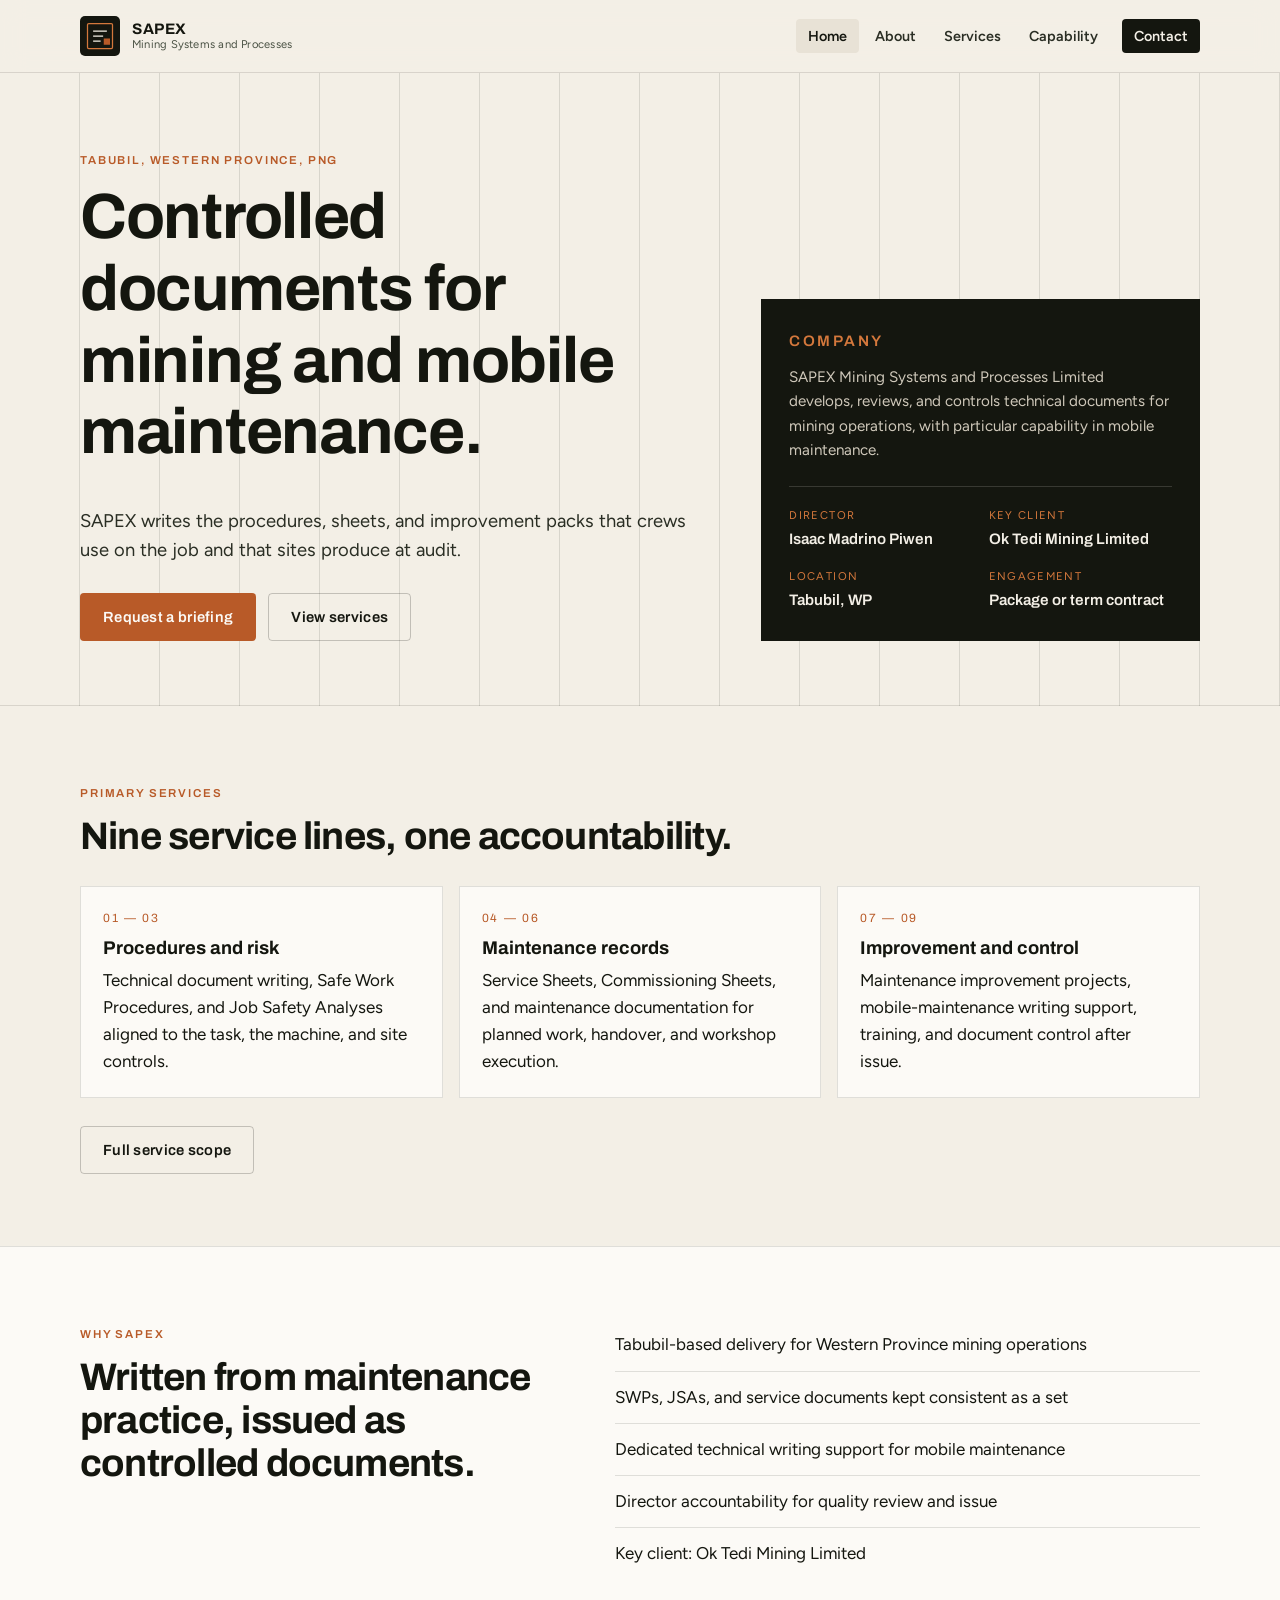
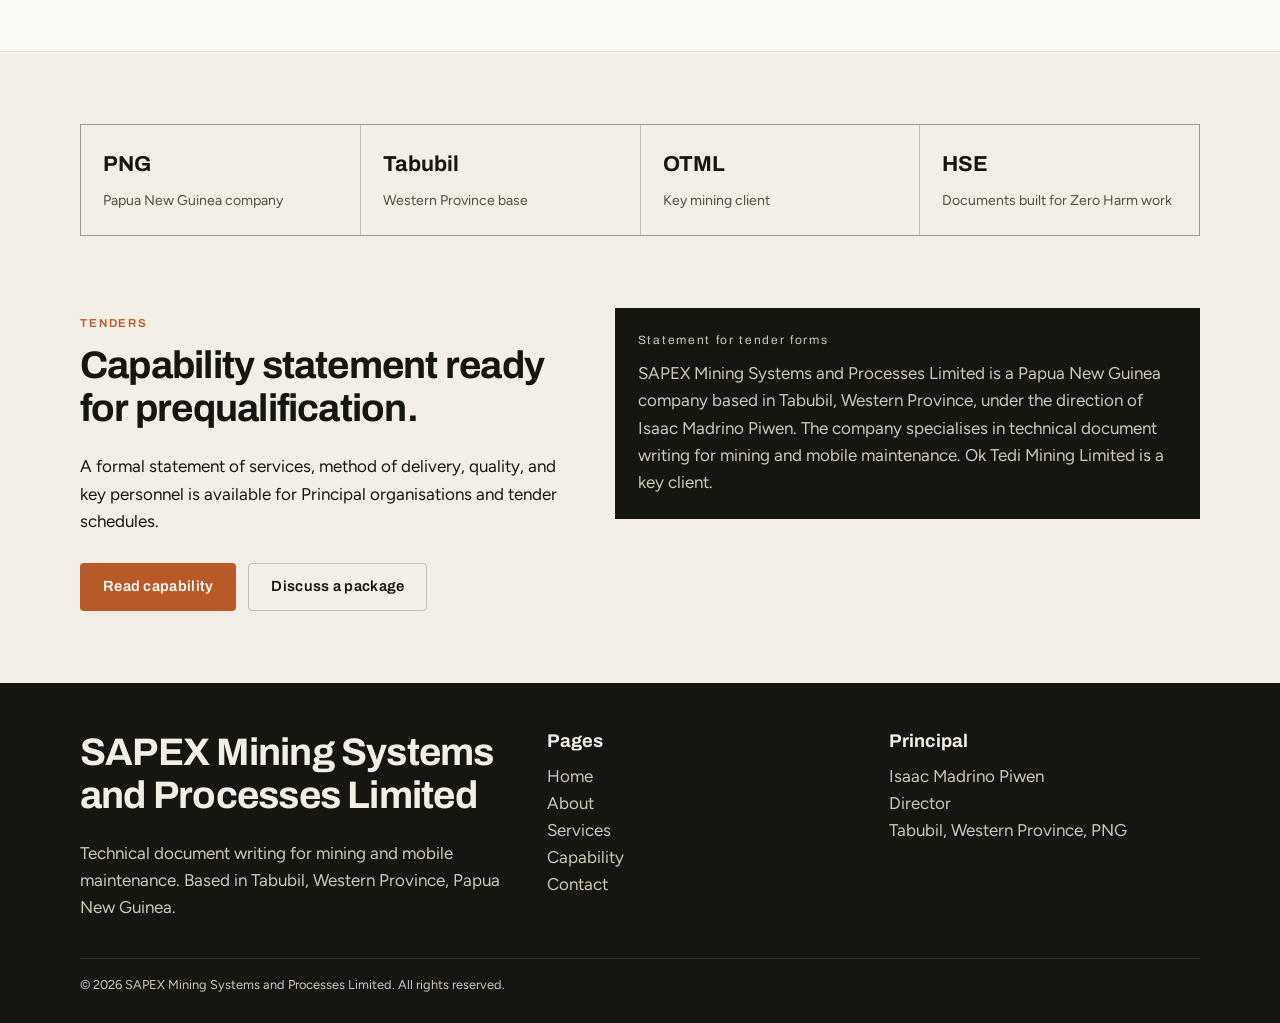
==== index.html @ cb3ca855 "Initial SAPEX website version" ====
<!DOCTYPE html>
<html lang="en-PG">
<head>
  <meta charset="utf-8">
  <meta name="viewport" content="width=device-width, initial-scale=1">
  <title>SAPEX Mining Systems and Processes Limited</title>
  <meta name="description" content="Papua New Guinea technical document writing for mining and mobile maintenance: SWPs, JSAs, service sheets, commissioning sheets, and document control. Based in Tabubil.">
  <link rel="icon" href="assets/img/logo.svg" type="image/svg+xml">
  <link rel="preconnect" href="https://fonts.googleapis.com">
  <link rel="preconnect" href="https://fonts.gstatic.com" crossorigin>
  <link href="https://fonts.googleapis.com/css2?family=Archivo:wght@600;700&family=Figtree:wght@400;600&display=swap" rel="stylesheet">
  <link rel="stylesheet" href="assets/css/styles.css">
</head>
<body>
  <header class="site-header" id="site-header"></header>

  <main>
    <section class="hero">
      <div class="wrap hero-grid">
        <div>
          <p class="eyebrow">Tabubil, Western Province, PNG</p>
          <h1>Controlled documents for mining and mobile maintenance.</h1>
          <p class="lede">SAPEX writes the procedures, sheets, and improvement packs that crews use on the job and that sites produce at audit.</p>
          <div class="btn-row">
            <a class="btn btn-primary" href="contact.html">Request a briefing</a>
            <a class="btn btn-ghost" href="services.html">View services</a>
          </div>
        </div>
        <aside class="hero-panel">
          <div>
            <p class="eyebrow" style="color:#d4783c">Company</p>
            <p>SAPEX Mining Systems and Processes Limited develops, reviews, and controls technical documents for mining operations, with particular capability in mobile maintenance.</p>
          </div>
          <div class="hero-meta">
            <div><span>Director</span><strong>Isaac Madrino Piwen</strong></div>
            <div><span>Key client</span><strong>Ok Tedi Mining Limited</strong></div>
            <div><span>Location</span><strong>Tabubil, WP</strong></div>
            <div><span>Engagement</span><strong>Package or term contract</strong></div>
          </div>
        </aside>
      </div>
    </section>

    <section class="section">
      <div class="wrap">
        <p class="eyebrow">Primary services</p>
        <h2>Nine service lines, one accountability.</h2>
        <div class="cards" style="margin-top:28px">
          <article class="card">
            <p class="num">01 — 03</p>
            <h3>Procedures and risk</h3>
            <p>Technical document writing, Safe Work Procedures, and Job Safety Analyses aligned to the task, the machine, and site controls.</p>
          </article>
          <article class="card">
            <p class="num">04 — 06</p>
            <h3>Maintenance records</h3>
            <p>Service Sheets, Commissioning Sheets, and maintenance documentation for planned work, handover, and workshop execution.</p>
          </article>
          <article class="card">
            <p class="num">07 — 09</p>
            <h3>Improvement and control</h3>
            <p>Maintenance improvement projects, mobile-maintenance writing support, training, and document control after issue.</p>
          </article>
        </div>
        <div class="btn-row">
          <a class="btn btn-ghost" href="services.html">Full service scope</a>
        </div>
      </div>
    </section>

    <section class="section section-muted">
      <div class="wrap split">
        <div>
          <p class="eyebrow">Why SAPEX</p>
          <h2>Written from maintenance practice, issued as controlled documents.</h2>
        </div>
        <div>
          <ul class="list-plain">
            <li><span>Tabubil-based delivery for Western Province mining operations</span></li>
            <li><span>SWPs, JSAs, and service documents kept consistent as a set</span></li>
            <li><span>Dedicated technical writing support for mobile maintenance</span></li>
            <li><span>Director accountability for quality review and issue</span></li>
            <li><span>Key client: Ok Tedi Mining Limited</span></li>
          </ul>
        </div>
      </div>
    </section>

    <section class="section">
      <div class="wrap">
        <div class="stat-row">
          <div class="stat"><b>PNG</b><span>Papua New Guinea company</span></div>
          <div class="stat"><b>Tabubil</b><span>Western Province base</span></div>
          <div class="stat"><b>OTML</b><span>Key mining client</span></div>
          <div class="stat"><b>HSE</b><span>Documents built for Zero Harm work</span></div>
        </div>
      </div>
    </section>

    <section class="section" style="padding-top:0">
      <div class="wrap split">
        <div>
          <p class="eyebrow">Tenders</p>
          <h2>Capability statement ready for prequalification.</h2>
          <p>A formal statement of services, method of delivery, quality, and key personnel is available for Principal organisations and tender schedules.</p>
          <div class="btn-row">
            <a class="btn btn-primary" href="capability.html">Read capability</a>
            <a class="btn btn-ghost" href="contact.html">Discuss a package</a>
          </div>
        </div>
        <article class="card card-dark">
          <p class="num">Statement for tender forms</p>
          <p>SAPEX Mining Systems and Processes Limited is a Papua New Guinea company based in Tabubil, Western Province, under the direction of Isaac Madrino Piwen. The company specialises in technical document writing for mining and mobile maintenance. Ok Tedi Mining Limited is a key client.</p>
        </article>
      </div>
    </section>
  </main>

  <footer class="site-footer" id="site-footer"></footer>
  <script src="assets/js/main.js"></script>
</body>
</html>
---- assets/css/styles.css ----
:root {
  --ink: #14160f;
  --ink-soft: #2a2e24;
  --paper: #f3efe6;
  --paper-2: #e8e2d6;
  --white: #fcfaf6;
  --copper: #b85a28;
  --copper-2: #d4783c;
  --slate: #4a5244;
  --line: rgba(20, 22, 15, 0.12);
  --line-strong: rgba(20, 22, 15, 0.22);
  --max: 1120px;
  --nav-h: 72px;
  --shadow: none;
  --ease: cubic-bezier(0.22, 1, 0.36, 1);
  --font: "Figtree", "Segoe UI", sans-serif;
  --display: "Archivo", "Segoe UI", sans-serif;
}

*,
*::before,
*::after {
  box-sizing: border-box;
}

html {
  scroll-behavior: smooth;
}

body {
  margin: 0;
  font-family: var(--font);
  color: var(--ink);
  background: var(--paper);
  font-size: 17px;
  line-height: 1.6;
  min-height: 100vh;
}

img,
svg {
  max-width: 100%;
  display: block;
}

a {
  color: inherit;
  text-decoration: none;
}

h1,
h2,
h3,
h4 {
  font-family: var(--display);
  font-weight: 700;
  line-height: 1.12;
  letter-spacing: -0.02em;
  margin: 0 0 0.6em;
}

h1 {
  font-size: clamp(2.4rem, 5vw, 4.2rem);
}

h2 {
  font-size: clamp(1.7rem, 3vw, 2.4rem);
}

h3 {
  font-size: 1.15rem;
  letter-spacing: 0;
}

p {
  margin: 0 0 1em;
}

p:last-child {
  margin-bottom: 0;
}

.wrap {
  width: min(var(--max), calc(100% - 40px));
  margin-inline: auto;
}

.eyebrow {
  display: inline-block;
  font-family: var(--display);
  font-size: 0.72rem;
  font-weight: 600;
  letter-spacing: 0.16em;
  text-transform: uppercase;
  color: var(--copper);
  margin-bottom: 12px;
}

.lede {
  font-size: 1.15rem;
  color: var(--ink-soft);
  max-width: 42rem;
}

/* Header */
.site-header {
  position: sticky;
  top: 0;
  z-index: 40;
  background: rgba(243, 239, 230, 0.92);
  backdrop-filter: blur(12px);
  border-bottom: 1px solid var(--line);
}

.nav {
  height: var(--nav-h);
  display: flex;
  align-items: center;
  justify-content: space-between;
  gap: 24px;
}

.brand {
  display: flex;
  align-items: center;
  gap: 12px;
  min-width: 0;
}

.brand img {
  width: 40px;
  height: 40px;
}

.brand-text {
  display: flex;
  flex-direction: column;
  line-height: 1.1;
}

.brand-text strong {
  font-family: var(--display);
  font-size: 0.95rem;
  letter-spacing: 0.04em;
}

.brand-text span {
  font-size: 0.7rem;
  color: var(--slate);
  letter-spacing: 0.02em;
}

.nav-links {
  display: flex;
  align-items: center;
  gap: 4px;
  list-style: none;
  margin: 0;
  padding: 0;
}

.nav-links a {
  padding: 8px 12px;
  font-size: 0.9rem;
  font-weight: 600;
  color: var(--ink-soft);
  border-radius: 4px;
}

.nav-links a:hover,
.nav-links a[aria-current="page"] {
  color: var(--ink);
  background: var(--paper-2);
}

.nav-cta {
  background: var(--ink) !important;
  color: var(--paper) !important;
  margin-left: 8px;
}

.nav-cta:hover {
  background: var(--copper) !important;
}

.menu-toggle {
  display: none;
  border: 1px solid var(--line-strong);
  background: transparent;
  width: 44px;
  height: 44px;
  border-radius: 4px;
  cursor: pointer;
}

.menu-toggle span {
  display: block;
  width: 18px;
  height: 2px;
  background: var(--ink);
  margin: 4px auto;
}

/* Buttons */
.btn {
  display: inline-flex;
  align-items: center;
  justify-content: center;
  gap: 8px;
  min-height: 48px;
  padding: 0 22px;
  font-family: var(--display);
  font-weight: 600;
  font-size: 0.92rem;
  letter-spacing: 0.02em;
  border-radius: 4px;
  border: 1px solid transparent;
  cursor: pointer;
  transition: background 0.2s var(--ease), color 0.2s var(--ease);
}

.btn-primary {
  background: var(--copper);
  color: var(--white);
}

.btn-primary:hover {
  background: var(--ink);
}

.btn-ghost {
  background: transparent;
  color: var(--ink);
  border-color: var(--line-strong);
}

.btn-ghost:hover {
  background: var(--ink);
  color: var(--paper);
}

.btn-row {
  display: flex;
  flex-wrap: wrap;
  gap: 12px;
  margin-top: 28px;
}

/* Hero */
.hero {
  padding: 72px 0 64px;
  border-bottom: 1px solid var(--line);
  background:
    linear-gradient(90deg, transparent 79px, var(--line) 79px, var(--line) 80px, transparent 80px),
    linear-gradient(var(--paper), var(--paper));
  background-size: 80px 80px, auto;
}

.hero-grid {
  display: grid;
  grid-template-columns: 1.3fr 0.9fr;
  gap: 48px;
  align-items: end;
}

.hero-panel {
  background: var(--ink);
  color: var(--paper);
  padding: 28px;
  min-height: 280px;
  display: flex;
  flex-direction: column;
  justify-content: space-between;
}

.hero-panel p {
  color: #cfc8ba;
  font-size: 0.95rem;
}

.hero-meta {
  display: grid;
  grid-template-columns: 1fr 1fr;
  gap: 16px;
  margin-top: 24px;
  padding-top: 20px;
  border-top: 1px solid rgba(243, 239, 230, 0.16);
}

.hero-meta span {
  display: block;
  font-size: 0.7rem;
  letter-spacing: 0.12em;
  text-transform: uppercase;
  color: var(--copper-2);
}

.hero-meta strong {
  font-family: var(--display);
  font-size: 0.95rem;
  font-weight: 600;
}

/* Sections */
.section {
  padding: 72px 0;
}

.section-muted {
  background: var(--white);
  border-block: 1px solid var(--line);
}

.split {
  display: grid;
  grid-template-columns: 0.9fr 1.1fr;
  gap: 56px;
  align-items: start;
}

.cards {
  display: grid;
  grid-template-columns: repeat(3, 1fr);
  gap: 16px;
}

.card {
  background: var(--white);
  border: 1px solid var(--line);
  padding: 22px;
  min-height: 180px;
}

.card-dark {
  background: var(--ink);
  color: var(--paper);
  border-color: var(--ink);
}

.card-dark p {
  color: #cfc8ba;
}

.card h3 {
  margin-bottom: 8px;
}

.num {
  font-family: var(--display);
  font-size: 0.75rem;
  letter-spacing: 0.14em;
  color: var(--copper);
  margin-bottom: 10px;
}

.list-plain {
  list-style: none;
  margin: 0;
  padding: 0;
}

.list-plain li {
  padding: 12px 0;
  border-bottom: 1px solid var(--line);
  display: flex;
  justify-content: space-between;
  gap: 16px;
}

.list-plain li:last-child {
  border-bottom: 0;
}

.stat-row {
  display: grid;
  grid-template-columns: repeat(4, 1fr);
  gap: 1px;
  background: var(--line-strong);
  border: 1px solid var(--line-strong);
}

.stat {
  background: var(--paper);
  padding: 22px;
}

.stat b {
  display: block;
  font-family: var(--display);
  font-size: 1.35rem;
  margin-bottom: 4px;
}

.stat span {
  color: var(--slate);
  font-size: 0.88rem;
}

.page-hero {
  padding: 56px 0 40px;
  border-bottom: 1px solid var(--line);
}

.service-block {
  display: grid;
  grid-template-columns: 180px 1fr;
  gap: 24px;
  padding: 28px 0;
  border-bottom: 1px solid var(--line);
}

.service-block:last-child {
  border-bottom: 0;
}

table {
  width: 100%;
  border-collapse: collapse;
  font-size: 0.95rem;
}

th,
td {
  text-align: left;
  padding: 14px 12px;
  border-bottom: 1px solid var(--line);
  vertical-align: top;
}

th {
  font-family: var(--display);
  font-size: 0.75rem;
  letter-spacing: 0.08em;
  text-transform: uppercase;
  color: var(--slate);
  font-weight: 600;
}

.form {
  display: grid;
  gap: 14px;
}

label {
  display: grid;
  gap: 6px;
  font-size: 0.88rem;
  font-weight: 600;
}

input,
select,
textarea {
  font: inherit;
  padding: 12px 14px;
  border: 1px solid var(--line-strong);
  background: var(--white);
  color: var(--ink);
  border-radius: 4px;
}

textarea {
  min-height: 140px;
  resize: vertical;
}

.form-status {
  min-height: 1.4em;
  font-size: 0.92rem;
}

.form-status.ok {
  color: #2d5a32;
}

.form-status.err {
  color: #8a2a1a;
}

.site-footer {
  background: var(--ink);
  color: #cfc8ba;
  padding: 48px 0 28px;
}

.footer-grid {
  display: grid;
  grid-template-columns: 1.4fr 1fr 1fr;
  gap: 32px;
  margin-bottom: 36px;
}

.site-footer h2,
.site-footer h3 {
  color: var(--paper);
}

.site-footer a:hover {
  color: var(--copper-2);
}

.legal {
  border-top: 1px solid rgba(243, 239, 230, 0.12);
  padding-top: 16px;
  font-size: 0.8rem;
}

@media (max-width: 900px) {
  .hero-grid,
  .split,
  .cards,
  .stat-row,
  .footer-grid,
  .service-block {
    grid-template-columns: 1fr;
  }

  .menu-toggle {
    display: inline-block;
  }

  .nav-links {
    display: none;
    position: absolute;
    left: 0;
    right: 0;
    top: var(--nav-h);
    background: var(--paper);
    border-bottom: 1px solid var(--line);
    flex-direction: column;
    align-items: stretch;
    padding: 12px 20px 20px;
  }

  .nav-links.open {
    display: flex;
  }

  .nav-cta {
    margin-left: 0;
    text-align: center;
  }
}

@media (max-width: 640px) {
  .wrap {
    width: min(var(--max), calc(100% - 28px));
  }

  .hero {
    padding-top: 40px;
  }

  .hero-meta {
    grid-template-columns: 1fr;
  }
}
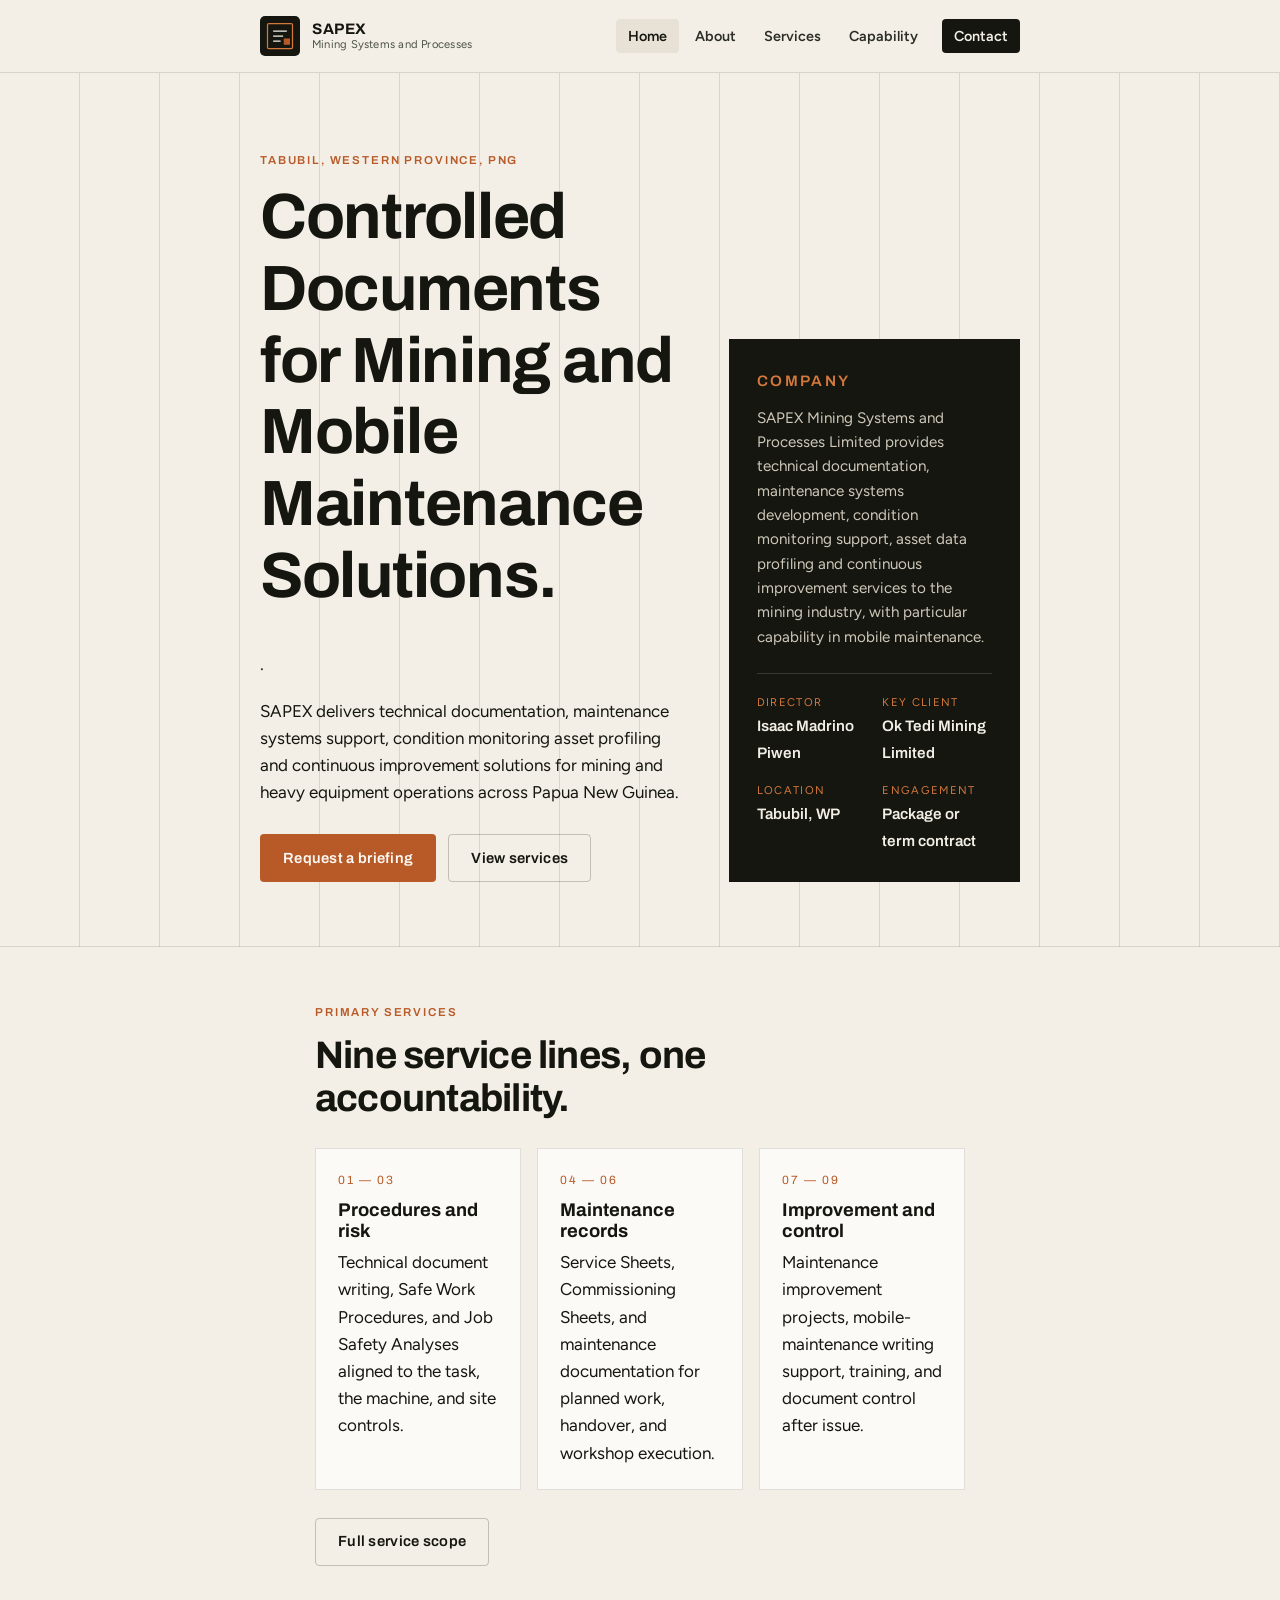
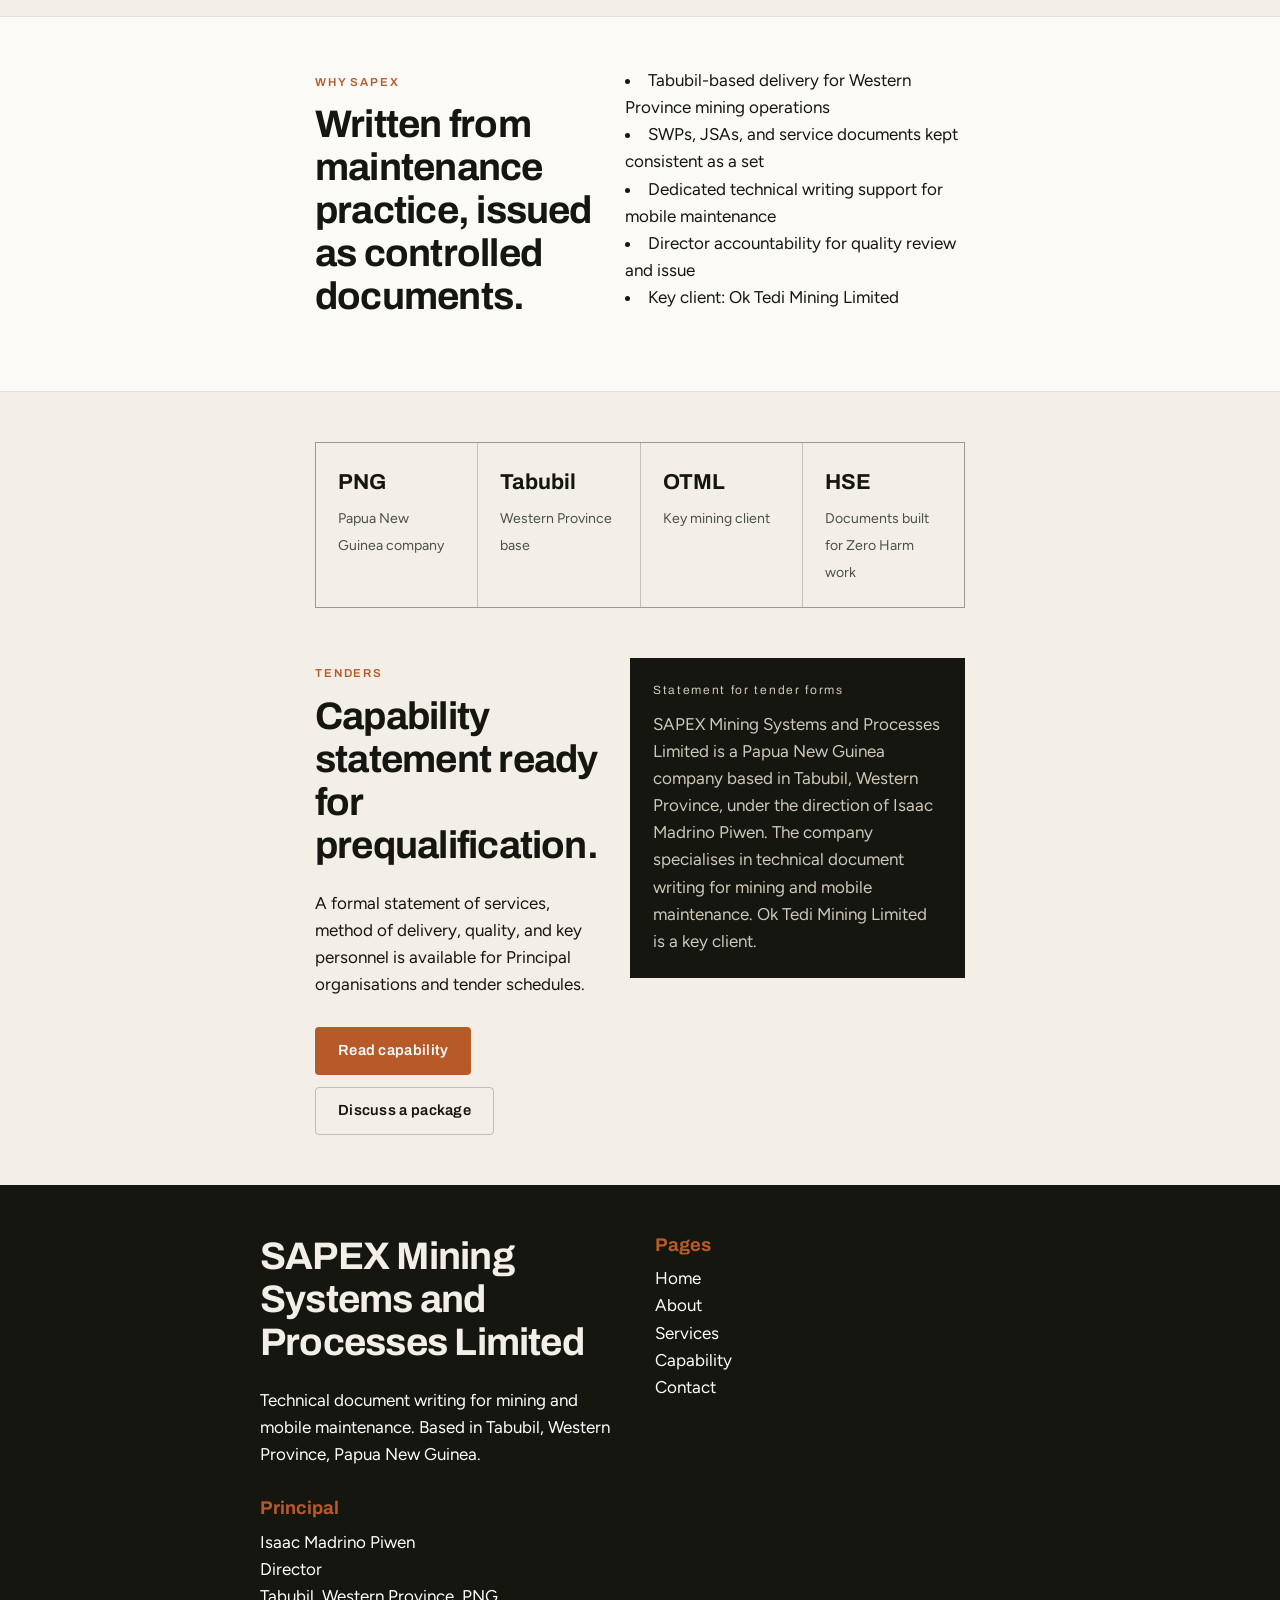
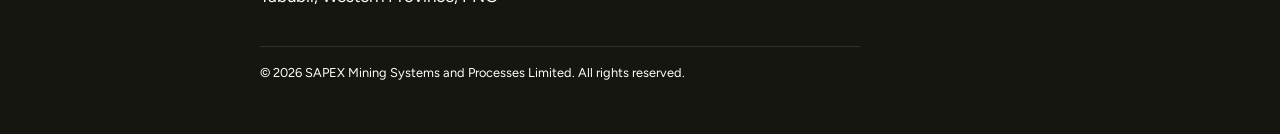
==== commit 96035570: "Enhanced homepage with LIMS and asset profiling services" ====
--- a/index.html
+++ b/index.html
@@ -19,8 +19,10 @@
       <div class="wrap hero-grid">
         <div>
           <p class="eyebrow">Tabubil, Western Province, PNG</p>
-          <h1>Controlled documents for mining and mobile maintenance.</h1>
-          <p class="lede">SAPEX writes the procedures, sheets, and improvement packs that crews use on the job and that sites produce at audit.</p>
+          <h1>Controlled Documents for Mining and Mobile Maintenance Solutions.</h1>
+          <p class="lede">.</p>SAPEX delivers technical documentation, maintenance systems support,
+condition monitoring asset profiling and continuous improvement solutions
+for mining and heavy equipment operations across Papua New Guinea.</p>
           <div class="btn-row">
             <a class="btn btn-primary" href="contact.html">Request a briefing</a>
             <a class="btn btn-ghost" href="services.html">View services</a>
@@ -29,7 +31,7 @@
         <aside class="hero-panel">
           <div>
             <p class="eyebrow" style="color:#d4783c">Company</p>
-            <p>SAPEX Mining Systems and Processes Limited develops, reviews, and controls technical documents for mining operations, with particular capability in mobile maintenance.</p>
+            <p>SAPEX Mining Systems and Processes Limited provides technical documentation, maintenance systems development, condition monitoring support, asset data profiling and continuous improvement services to the mining industry, with particular capability in mobile maintenance.</p>
           </div>
           <div class="hero-meta">
             <div><span>Director</span><strong>Isaac Madrino Piwen</strong></div>
@@ -75,7 +77,10 @@
           <h2>Written from maintenance practice, issued as controlled documents.</h2>
         </div>
         <div>
-          <ul class="list-plain">
+          <Mining industry practitioners, not generic document writers
+Condition monitoring and LIMS asset profiling capability
+Asset hierarchy, sampling point and lubricant data development
+Experience supporting mining maintenance operations>
             <li><span>Tabubil-based delivery for Western Province mining operations</span></li>
             <li><span>SWPs, JSAs, and service documents kept consistent as a set</span></li>
             <li><span>Dedicated technical writing support for mobile maintenance</span></li>
--- a/assets/css/styles.css
+++ b/assets/css/styles.css
@@ -9,7 +9,7 @@
   --slate: #4a5244;
   --line: rgba(20, 22, 15, 0.12);
   --line-strong: rgba(20, 22, 15, 0.22);
-  --max: 1120px;
+  --max: 760px;
   --nav-h: 72px;
   --shadow: none;
   --ease: cubic-bezier(0.22, 1, 0.36, 1);
@@ -303,7 +303,7 @@
 
 /* Sections */
 .section {
-  padding: 72px 0;
+  padding: 50px 0;
 }
 
 .section-muted {
@@ -314,7 +314,7 @@
 .split {
   display: grid;
   grid-template-columns: 0.9fr 1.1fr;
-  gap: 56px;
+  gap: 32px;
   align-items: start;
 }
 
@@ -397,7 +397,7 @@
 }
 
 .page-hero {
-  padding: 56px 0 40px;
+  padding: 60px 0 40px;
   border-bottom: 1px solid var(--line);
 }
 
@@ -555,3 +555,83 @@
     grid-template-columns: 1fr;
   }
 }
+.site-footer {
+    background: #14160f;
+    color: #ffffff;
+    padding: 50px 20px;
+}
+
+.footer-grid {
+    display: grid;
+    grid-template-columns: repeat(auto-fit, minmax(250px, 1fr));
+    gap: 30px;
+}
+
+.footer-grid h3 {
+    color: #b85a28;
+    margin-bottom: 10px;
+}
+
+.footer-grid ul {
+    list-style: none;
+    padding: 0;
+}
+
+.footer-grid li {
+    margin-bottom: 8px;
+}
+
+.copyright {
+    text-align: center;
+    margin-top: 20px;
+    color: #cccccc;
+}
+.wrap p,
+.wrap li {
+    max-width: 75ch;
+}
+.director-profile {
+    display: flex;
+    gap: 24px;
+    align-items: center;
+}
+
+.director-profile img {
+    width: 220px;
+    border-radius: 10px;
+}
+.page-hero {
+    padding: 40px 0;
+}
+:root {
+  --ink: #14160f;
+  --ink-soft: #2a2e24;
+  --paper: #f3efe6;
+  --paper-2: #e8e2d6;
+  --white: #fcfaf6;
+  --copper: #b85a28;
+  --copper-2: #d4783c;
+  --slate: #4a5244;
+  --line: rgba(20, 22, 15, 0.12);
+  --line-strong: rgba(20, 22, 15, 0.22);
+  --max: 760px;
+  --nav-h: 72px;
+  --shadow: none;
+  --ease: cubic-bezier(0.22, 1, 0.36, 1);
+  .page-hero {
+    padding: 40px 0;
+  }.wrap p,
+.wrap li {
+    max-width: 75ch;
+  }.director-profile {
+    display: flex;
+    gap: 24px;
+    align-items: center;
+  }.director-profile img {
+    width: 220px;
+    border-radius: 10px;
+  }
+  .page-hero .wrap,
+  .section .wrap {
+    max-width: 650px;
+  }
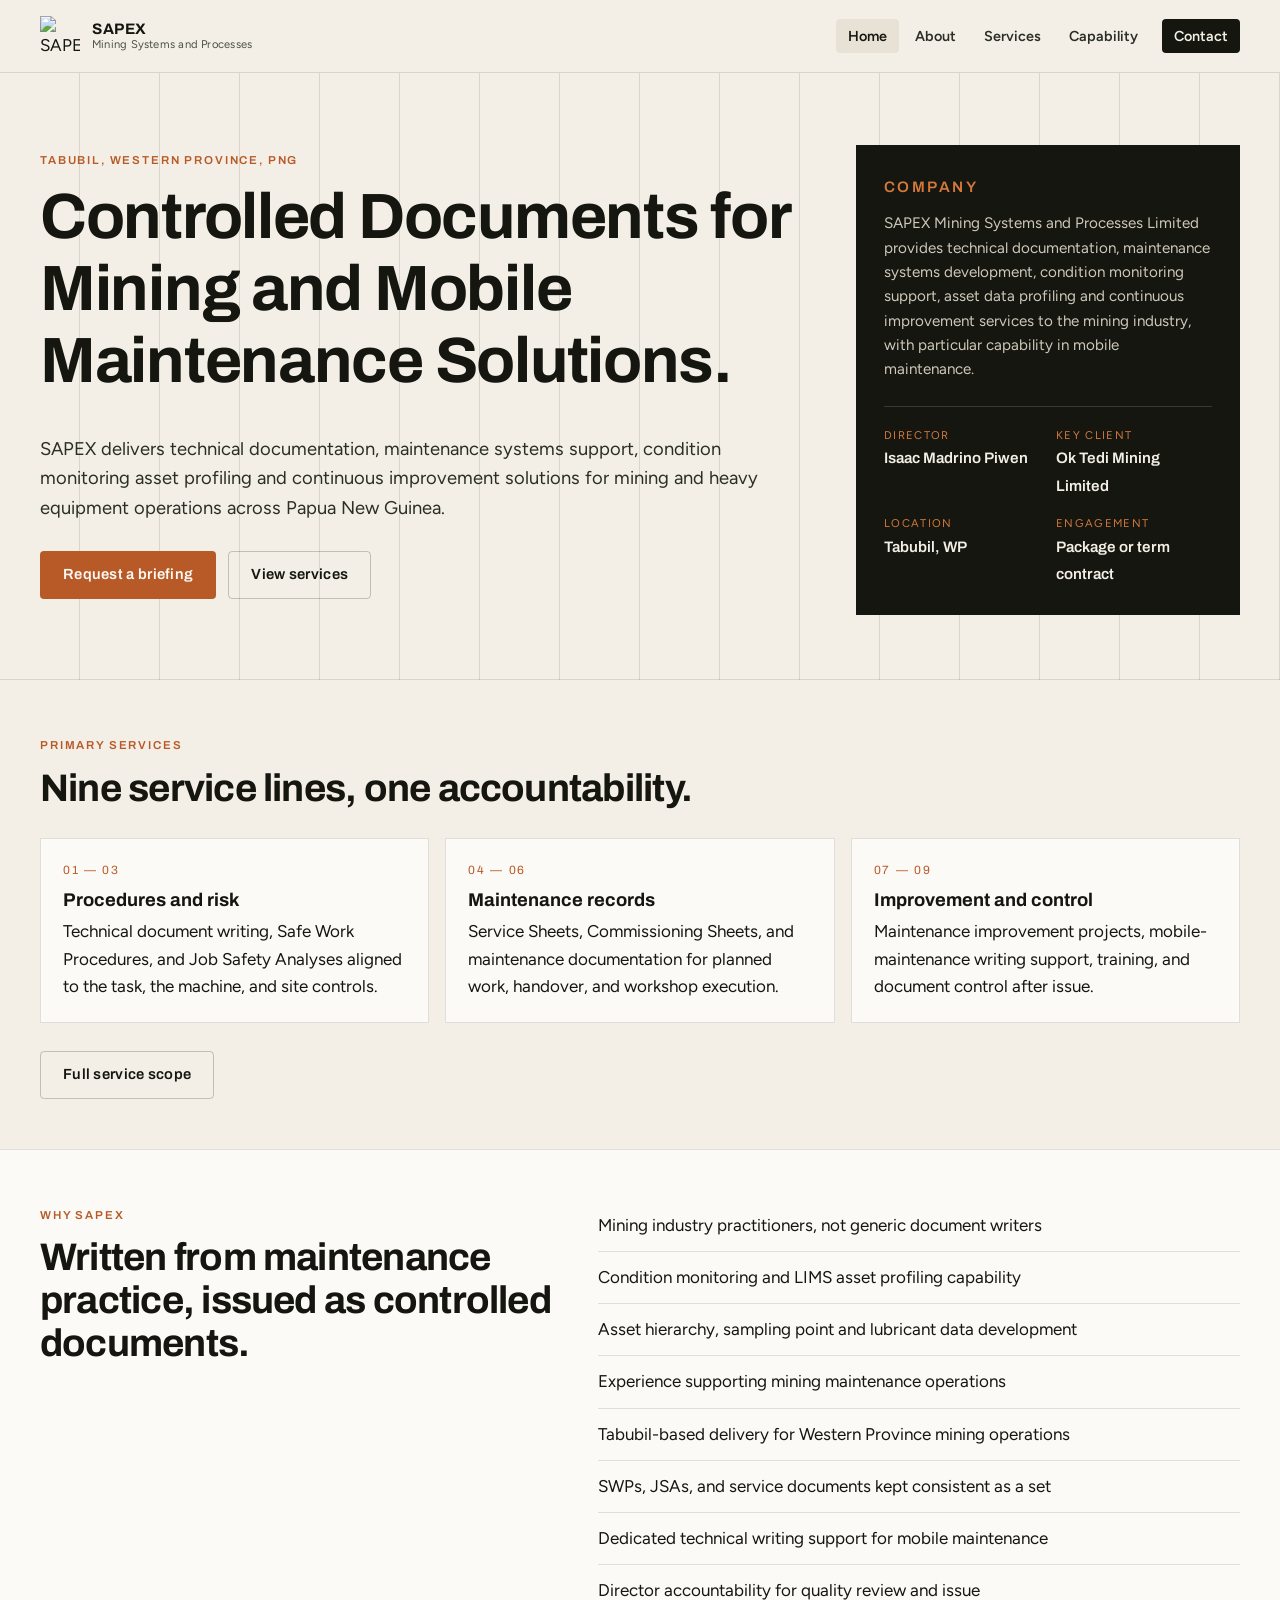
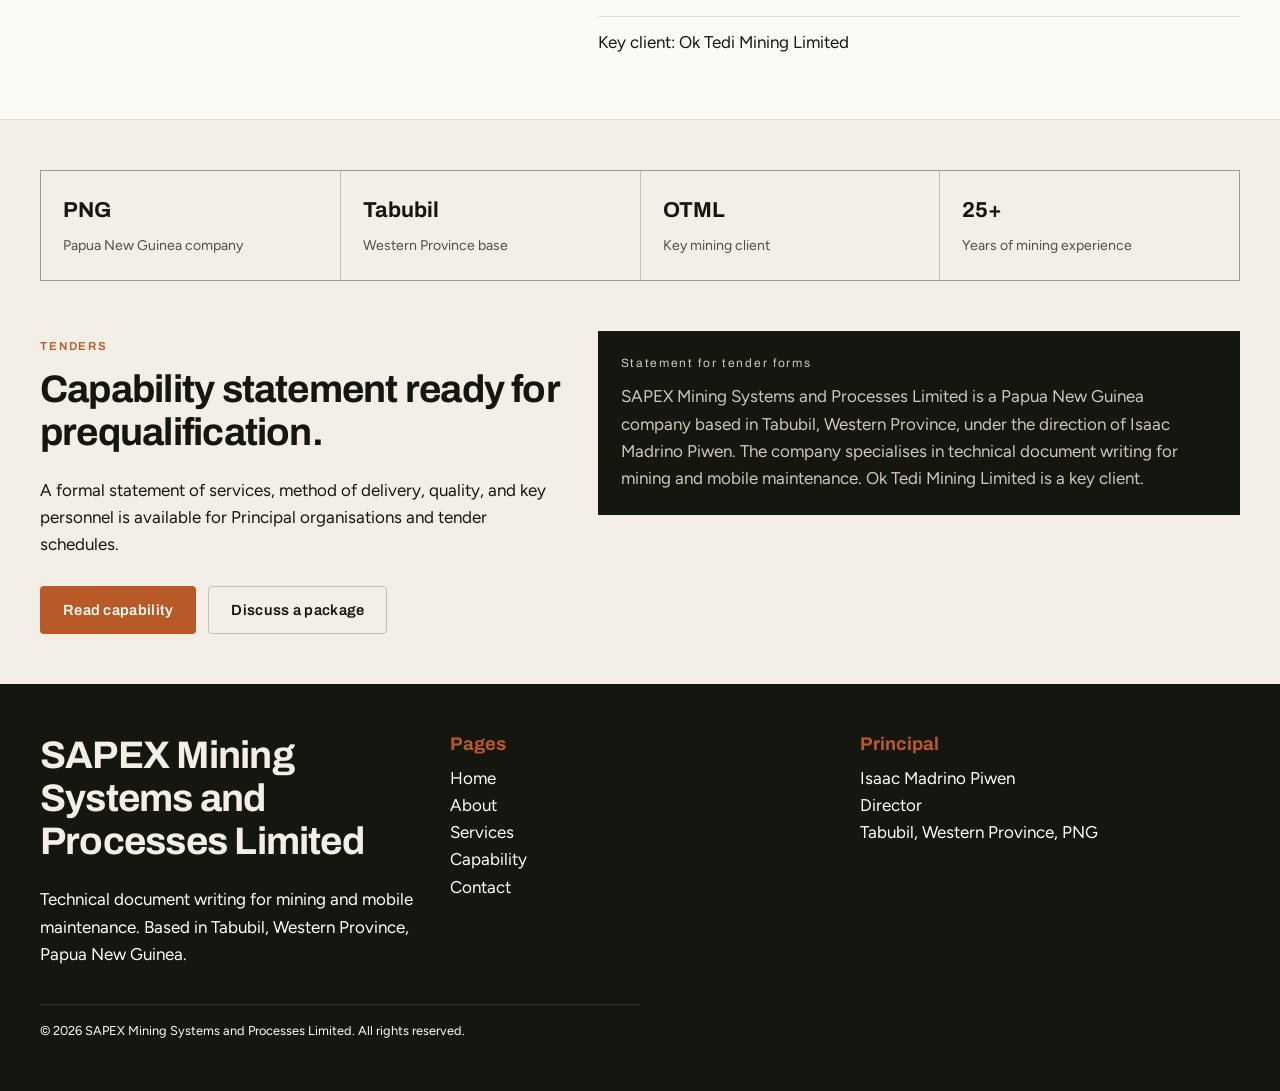
==== commit bb754919: "Console Current preview" ====
--- a/index.html
+++ b/index.html
@@ -20,9 +20,7 @@
         <div>
           <p class="eyebrow">Tabubil, Western Province, PNG</p>
           <h1>Controlled Documents for Mining and Mobile Maintenance Solutions.</h1>
-          <p class="lede">.</p>SAPEX delivers technical documentation, maintenance systems support,
-condition monitoring asset profiling and continuous improvement solutions
-for mining and heavy equipment operations across Papua New Guinea.</p>
+          <p class="lede">SAPEX delivers technical documentation, maintenance systems support, condition monitoring asset profiling and continuous improvement solutions for mining and heavy equipment operations across Papua New Guinea.</p>
           <div class="btn-row">
             <a class="btn btn-primary" href="contact.html">Request a briefing</a>
             <a class="btn btn-ghost" href="services.html">View services</a>
@@ -70,40 +68,43 @@
       </div>
     </section>
 
-    <section class="section section-muted">
-      <div class="wrap split">
-        <div>
-          <p class="eyebrow">Why SAPEX</p>
-          <h2>Written from maintenance practice, issued as controlled documents.</h2>
-        </div>
-        <div>
-          <Mining industry practitioners, not generic document writers
-Condition monitoring and LIMS asset profiling capability
-Asset hierarchy, sampling point and lubricant data development
-Experience supporting mining maintenance operations>
-            <li><span>Tabubil-based delivery for Western Province mining operations</span></li>
-            <li><span>SWPs, JSAs, and service documents kept consistent as a set</span></li>
-            <li><span>Dedicated technical writing support for mobile maintenance</span></li>
-            <li><span>Director accountability for quality review and issue</span></li>
-            <li><span>Key client: Ok Tedi Mining Limited</span></li>
-          </ul>
-        </div>
-      </div>
-    </section>
+<section class="section section-muted">
+  <div class="wrap split">
 
-    <section class="section">
-      <div class="wrap">
-        <div class="stat-row">
-          <div class="stat"><b>PNG</b><span>Papua New Guinea company</span></div>
-          <div class="stat"><b>Tabubil</b><span>Western Province base</span></div>
-          <div class="stat"><b>OTML</b><span>Key mining client</span></div>
-          <div class="stat"><b>HSE</b><span>Documents built for Zero Harm work</span></div>
-        </div>
-      </div>
-    </section>
+    <div>
+      <p class="eyebrow">Why SAPEX</p>
+      <h2>Written from maintenance practice, issued as controlled documents.</h2>
+    </div>
 
-    <section class="section" style="padding-top:0">
-      <div class="wrap split">
+    <div>
+      <ul class="list-plain">
+        <li><span>Mining industry practitioners, not generic document writers</span></li>
+        <li><span>Condition monitoring and LIMS asset profiling capability</span></li>
+        <li><span>Asset hierarchy, sampling point and lubricant data development</span></li>
+        <li><span>Experience supporting mining maintenance operations</span></li>
+        <li><span>Tabubil-based delivery for Western Province mining operations</span></li>
+        <li><span>SWPs, JSAs, and service documents kept consistent as a set</span></li>
+        <li><span>Dedicated technical writing support for mobile maintenance</span></li>
+        <li><span>Director accountability for quality review and issue</span></li>
+        <li><span>Key client: Ok Tedi Mining Limited</span></li>
+      </ul>
+    </div>
+
+  </div>
+</section>
+
+<section class="section">
+  <div class="wrap">
+    <div class="stat-row">
+      <div class="stat"><b>PNG</b><span>Papua New Guinea company</span></div>
+      <div class="stat"><b>Tabubil</b><span>Western Province base</span></div>
+      <div class="stat"><b>OTML</b><span>Key mining client</span></div>
+      <div class="stat"><b>25+</b><span>Years of mining experience</span></div>
+    </div>
+  </div>
+</section>
+      <section class="section" style="padding-top:0">
+<div class="wrap split">
         <div>
           <p class="eyebrow">Tenders</p>
           <h2>Capability statement ready for prequalification.</h2>
--- a/assets/css/styles.css
+++ b/assets/css/styles.css
@@ -9,7 +9,7 @@
   --slate: #4a5244;
   --line: rgba(20, 22, 15, 0.12);
   --line-strong: rgba(20, 22, 15, 0.22);
-  --max: 760px;
+  --max: 1200px;
   --nav-h: 72px;
   --shadow: none;
   --ease: cubic-bezier(0.22, 1, 0.36, 1);
@@ -258,9 +258,9 @@
 
 .hero-grid {
   display: grid;
-  grid-template-columns: 1.3fr 0.9fr;
+  grid-template-columns: 2fr 1fr;
   gap: 48px;
-  align-items: end;
+  align-items: start;
 }
 
 .hero-panel {
@@ -603,35 +603,20 @@
 .page-hero {
     padding: 40px 0;
 }
-:root {
-  --ink: #14160f;
-  --ink-soft: #2a2e24;
-  --paper: #f3efe6;
-  --paper-2: #e8e2d6;
-  --white: #fcfaf6;
-  --copper: #b85a28;
-  --copper-2: #d4783c;
-  --slate: #4a5244;
-  --line: rgba(20, 22, 15, 0.12);
-  --line-strong: rgba(20, 22, 15, 0.22);
-  --max: 760px;
-  --nav-h: 72px;
-  --shadow: none;
-  --ease: cubic-bezier(0.22, 1, 0.36, 1);
-  .page-hero {
-    padding: 40px 0;
-  }.wrap p,
-.wrap li {
-    max-width: 75ch;
-  }.director-profile {
-    display: flex;
-    gap: 24px;
-    align-items: center;
-  }.director-profile img {
-    width: 220px;
-    border-radius: 10px;
-  }
-  .page-hero .wrap,
-  .section .wrap {
-    max-width: 650px;
-  }+/* ABOUT PAGE ONLY */
+
+.page-hero .wrap,
+.about-page .section .wrap {
+    max-width: 700px;
+}
+.hero .wrap {
+    max-width: 1200px;
+}
+.hero .wrap {
+    max-width: 1200px;
+}
+
+.page-hero .wrap,
+.about-page .section .wrap {
+    max-width: 700px;
+}
